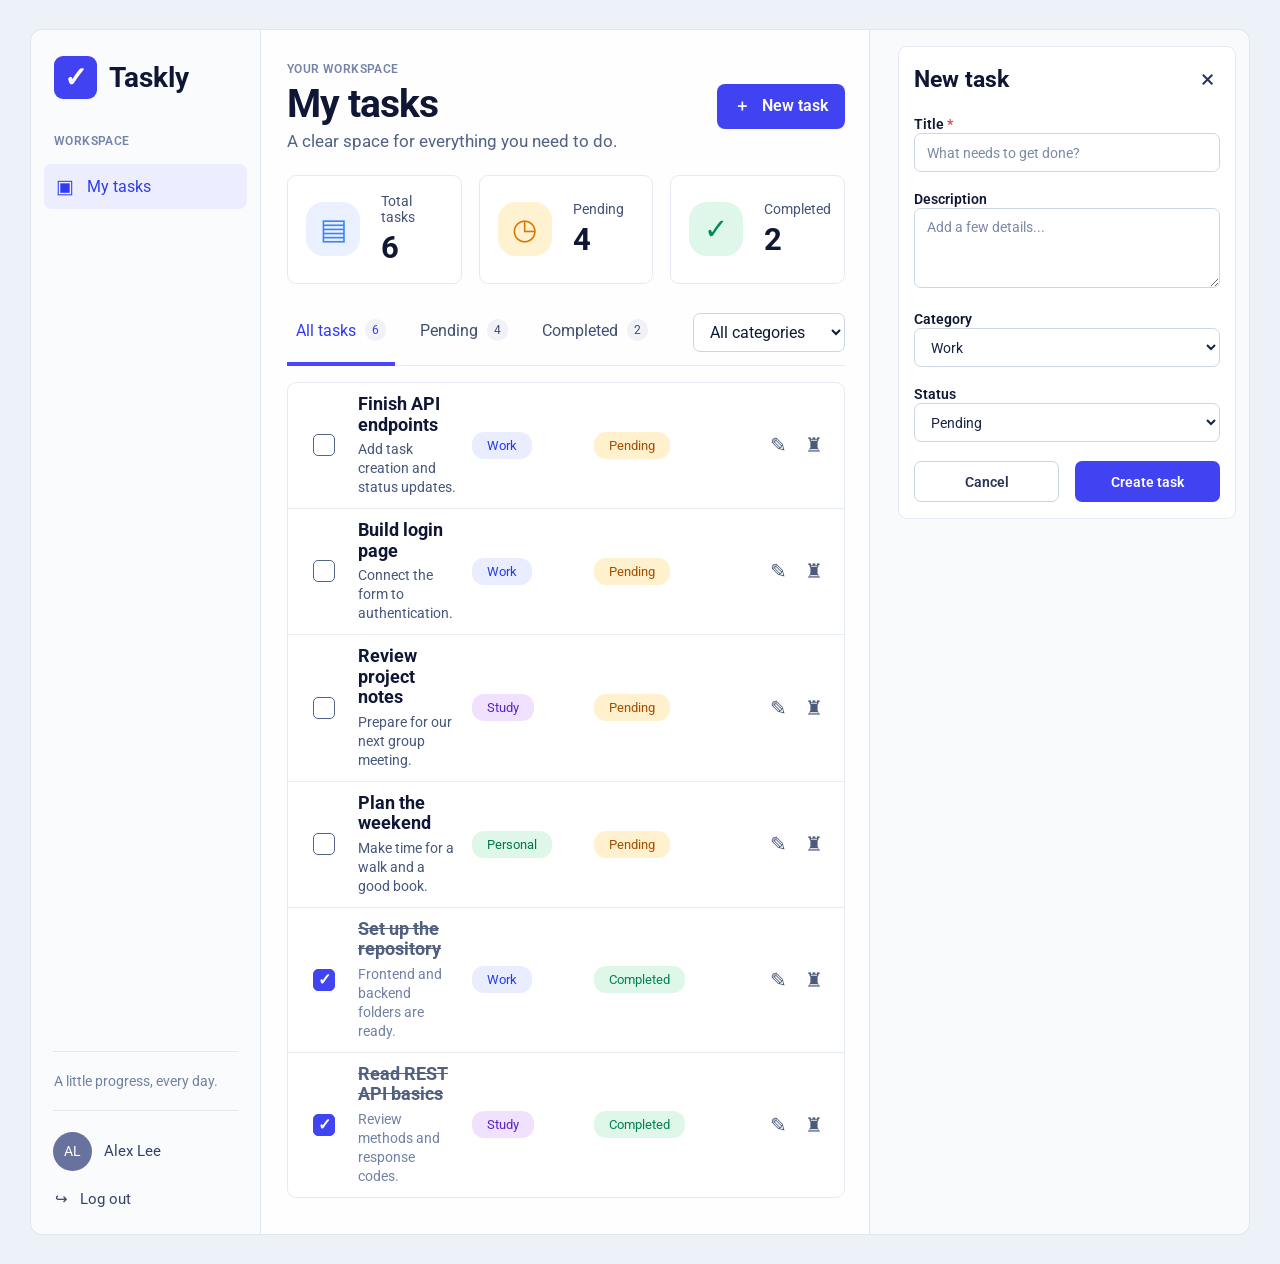
==== index.html @ 7cfc0f88 "few changes" ====
<!DOCTYPE html>
<html lang="en">

<head>
    <meta charset="UTF-8">
    <meta name="viewport" content="width=device-width, initial-scale=1.0">
    <title>Taskly - My Tasks</title>

    <link rel="preconnect" href="https://fonts.googleapis.com">
    <link rel="preconnect" href="https://fonts.gstatic.com" crossorigin>
    <link href="https://fonts.googleapis.com/css2?family=Roboto:wght@400;500;700&display=swap" rel="stylesheet">

    <link rel="stylesheet" href="general.css">
    <link rel="stylesheet" href="sidebar.css">
    <link rel="stylesheet" href="header.css">
    <link rel="stylesheet" href="main.css">
</head>

<body>
    <div class="page">

        <div class="sidebar">
            <div>
                <div class="logo">
                    <span class="logo-box">✓</span>
                    <span>Taskly</span>
                </div>

                <p class="small-heading">WORKSPACE</p>

                <button class="menu-item active" type="button">
                    <span class="menu-icon">▣</span>
                    My tasks
                </button>
            </div>

            <div class="sidebar-bottom">
                <p class="motto">A little progress, every day.</p>

                <div class="user">
                    <div class="avatar">AL</div>
                    <span>Alex Lee</span>
                </div>

                <button class="logout" type="button">↪ &nbsp; Log out</button>
            </div>
        </div>

        <div class="content">
            <div class="page-header">
                <div>
                    <p class="small-heading">YOUR WORKSPACE</p>
                    <h1>My tasks</h1>
                    <p class="subtitle">A clear space for everything you need to do.</p>
                </div>

                <button class="blue-button" type="button">＋ &nbsp; New task</button>
            </div>

            <div class="summary">
                <div class="summary-card">
                    <div class="summary-icon blue-icon">▤</div>
                    <div>
                        <p>Total tasks</p>
                        <strong>6</strong>
                    </div>
                </div>

                <div class="summary-card">
                    <div class="summary-icon yellow-icon">◷</div>
                    <div>
                        <p>Pending</p>
                        <strong>4</strong>
                    </div>
                </div>

                <div class="summary-card">
                    <div class="summary-icon green-icon">✓</div>
                    <div>
                        <p>Completed</p>
                        <strong>2</strong>
                    </div>
                </div>
            </div>

            <div class="tasks">
                <div class="task-tools">
                    <div class="tabs">
                        <button class="tab selected" type="button">All tasks <span>6</span></button>
                        <button class="tab" type="button">Pending <span>4</span></button>
                        <button class="tab" type="button">Completed <span>2</span></button>
                    </div>

                    <select class="category-filter" aria-label="Filter by category">
                        <option>All categories</option>
                        <option>Work</option>
                        <option>Study</option>
                        <option>Personal</option>
                    </select>
                </div>

                <div class="task-list">
                    <div class="task-row">
                        <span class="task-check"></span>
                        <div class="task-info">
                            <h2>Finish API endpoints</h2>
                            <p>Add task creation and status updates.</p>
                        </div>
                        <span class="tag work">Work</span>
                        <span class="tag pending">Pending</span>
                        <div class="task-buttons"><button type="button" aria-label="Edit task">✎</button><button
                                type="button" aria-label="Delete task">♜</button></div>
                    </div>

                    <div class="task-row">
                        <span class="task-check"></span>
                        <div class="task-info">
                            <h2>Build login page</h2>
                            <p>Connect the form to authentication.</p>
                        </div>
                        <span class="tag work">Work</span>
                        <span class="tag pending">Pending</span>
                        <div class="task-buttons"><button type="button" aria-label="Edit task">✎</button><button
                                type="button" aria-label="Delete task">♜</button></div>
                    </div>

                    <div class="task-row">
                        <span class="task-check"></span>
                        <div class="task-info">
                            <h2>Review project notes</h2>
                            <p>Prepare for our next group meeting.</p>
                        </div>
                        <span class="tag study">Study</span>
                        <span class="tag pending">Pending</span>
                        <div class="task-buttons"><button type="button" aria-label="Edit task">✎</button><button
                                type="button" aria-label="Delete task">♜</button></div>
                    </div>

                    <div class="task-row">
                        <span class="task-check"></span>
                        <div class="task-info">
                            <h2>Plan the weekend</h2>
                            <p>Make time for a walk and a good book.</p>
                        </div>
                        <span class="tag personal">Personal</span>
                        <span class="tag pending">Pending</span>
                        <div class="task-buttons"><button type="button" aria-label="Edit task">✎</button><button
                                type="button" aria-label="Delete task">♜</button></div>
                    </div>

                    <div class="task-row done">
                        <span class="task-check checked">✓</span>
                        <div class="task-info">
                            <h2>Set up the repository</h2>
                            <p>Frontend and backend folders are ready.</p>
                        </div>
                        <span class="tag work">Work</span>
                        <span class="tag complete">Completed</span>
                        <div class="task-buttons"><button type="button" aria-label="Edit task">✎</button><button
                                type="button" aria-label="Delete task">♜</button></div>
                    </div>

                    <div class="task-row done">
                        <span class="task-check checked">✓</span>
                        <div class="task-info">
                            <h2>Read REST API basics</h2>
                            <p>Review methods and response codes.</p>
                        </div>
                        <span class="tag study">Study</span>
                        <span class="tag complete">Completed</span>
                        <div class="task-buttons"><button type="button" aria-label="Edit task">✎</button><button
                                type="button" aria-label="Delete task">♜</button></div>
                    </div>
                </div>
            </div>
        </div>

        <div class="right-panel">
            <div class="new-task-card">
                <div class="form-title">
                    <h2>New task</h2>
                    <button type="button" aria-label="Close form">×</button>
                </div>

                <div>
                    <label for="task-title">Title <span>*</span></label>
                    <input id="task-title" type="text" placeholder="What needs to get done?">

                    <label for="task-description">Description</label>
                    <textarea id="task-description" placeholder="Add a few details..."></textarea>

                    <label for="task-category">Category</label>
                    <select id="task-category">
                        <option>Work</option>
                        <option>Study</option>
                        <option>Personal</option>
                    </select>

                    <label for="task-status">Status</label>
                    <select id="task-status">
                        <option>Pending</option>
                        <option>Completed</option>
                    </select>

                    <div class="form-buttons">
                        <button class="cancel-button" type="button">Cancel</button>
                        <button class="blue-button" type="button">Create task</button>
                    </div>
                </div>
            </div>
        </div>

    </div>
</body>

</html>
---- general.css ----
* {
    box-sizing: border-box;
}

body {
    margin: 0;
    font-family: "Roboto", Arial, sans-serif;
    color: #101735;
    background: #edf2f8;
}

button,
input,
textarea,
select {
    font: inherit;
}

button {
    cursor: pointer;
}

.page {
    width: calc(100% - 60px);
    max-width: 1476px;
    min-height: calc(100vh - 58px);
    margin: 29px auto;
    display: grid;
    grid-template-columns: 230px minmax(500px, 1fr) 380px;
}

.small-heading {
    margin: 0;
    color: #7583a6;
    font-size: 12px;
    font-weight: 600;
    letter-spacing: 0.4px;
}

.blue-button {
    padding: 12px 17px;
    border: 0;
    border-radius: 8px;
    color: white;
    background: #4142f2;
    font-weight: 600;
}

.blue-button:hover {
    background: #3335dc;
}
---- sidebar.css ----
.sidebar {
    padding: 26px 13px;
    display: flex;
    flex-direction: column;
    justify-content: space-between;
    background: #ffffffb8;
    border: 1px solid #e1e7f0;
    border-right: 0;
    border-radius: 12px 0 0 12px;
}

.logo {
    display: flex;
    align-items: center;
    gap: 12px;
    margin: 0 10px 35px;
    font-size: 28px;
    font-weight: 700;
}

.logo-box {
    width: 43px;
    height: 43px;
    display: inline-grid;
    place-items: center;
    border-radius: 9px;
    color: white;
    background: #4142f2;
    font-size: 28px;
    font-weight: 700;
}

.sidebar .small-heading {
    margin: 0 10px 16px;
}

.menu-item {
    width: 100%;
    padding: 11px 12px;
    display: flex;
    align-items: center;
    gap: 13px;
    border: 0;
    border-radius: 8px;
    color: #303e63;
    background: transparent;
    text-align: left;
}

.menu-item.active {
    color: #303bf1;
    background: #eceeff;
}

.menu-icon {
    font-size: 19px;
}

.sidebar-bottom {
    padding: 0 9px;
}

.motto {
    margin: 0 0 21px;
    padding: 21px 1px;
    border-top: 1px solid #e3e8f0;
    border-bottom: 1px solid #e3e8f0;
    color: #7180a5;
    font-size: 14px;
    white-space: nowrap;
}

.user {
    display: flex;
    align-items: center;
    gap: 12px;
    margin-bottom: 18px;
    color: #344268;
    font-size: 15px;
}

.avatar {
    width: 39px;
    height: 39px;
    display: grid;
    place-items: center;
    border-radius: 50%;
    color: white;
    background: #68739d;
    font-size: 14px;
}

.logout {
    padding: 0 2px;
    border: 0;
    color: #344268;
    background: transparent;
    font-size: 15px;
}
---- header.css ----
.content {
    min-width: 0;
    padding: 32px 24px 36px 26px;
    background: #ffffffed;
    border: 1px solid #e1e7f0;
}

.page-header {
    display: flex;
    align-items: center;
    justify-content: space-between;
    gap: 20px;
    margin-bottom: 24px;
}

.page-header h1 {
    margin: 7px 0 5px;
    font-size: 39px;
    line-height: 1.1;
    letter-spacing: -1px;
}

.subtitle {
    margin: 0;
    color: #526184;
    font-size: 17px;
}

.summary {
    display: grid;
    grid-template-columns: repeat(3, minmax(0, 1fr));
    gap: 17px;
}

.summary-card {
    min-height: 98px;
    padding: 17px 18px;
    display: flex;
    align-items: center;
    gap: 21px;
    border: 1px solid #e5eaf2;
    border-radius: 9px;
    background: white;
}

.summary-card p {
    margin: 0 0 4px;
    color: #435276;
    font-size: 14px;
}

.summary-card strong {
    font-size: 31px;
}

.summary-icon {
    width: 54px;
    height: 54px;
    display: grid;
    place-items: center;
    flex-shrink: 0;
    border-radius: 18px;
    font-size: 29px;
}

.blue-icon {
    color: #3386ff;
    background: #eaf0ff;
}

.yellow-icon {
    color: #d97800;
    background: #fff2d1;
}

.green-icon {
    color: #008a56;
    background: #dff7eb;
}
---- main.css ----
.tasks {
    margin-top: 28px;
}

.task-tools {
    min-height: 53px;
    display: flex;
    align-items: center;
    justify-content: space-between;
    gap: 16px;
    border-bottom: 1px solid #e7ebf3;
}

.tabs {
    height: 53px;
    display: flex;
    gap: 16px;
}

.tab {
    padding: 0 9px 13px;
    margin-bottom: -1px;
    display: flex;
    align-items: center;
    gap: 9px;
    border: 0;
    border-bottom: 4px solid transparent;
    color: #405073;
    background: transparent;
    white-space: nowrap;
}

.tab span,
.phone-tabs span {
    padding: 4px 7px;
    border-radius: 20px;
    background: #f0f2f8;
    font-size: 12px;
}

.tab.selected {
    color: #303bf1;
    border-bottom-color: #4a43ff;
}

.category-filter {
    width: 152px;
    height: 39px;
    padding: 0 12px;
    margin-bottom: 11px;
    border: 1px solid #ccd5e5;
    border-radius: 7px;
    color: #101936;
    background: white;
}

.task-list {
    margin-top: 16px;
    overflow: hidden;
    border: 1px solid #e6ebf3;
    border-radius: 9px;
    background: white;
}

.task-row {
    min-height: 77px;
    padding: 11px 21px 11px 25px;
    display: grid;
    grid-template-columns: 29px minmax(0, 1fr) 106px 139px 74px;
    align-items: center;
    gap: 16px;
    border-bottom: 1px solid #e7ebf2;
}

.task-row:last-child {
    border-bottom: 0;
}

.task-check {
    width: 22px;
    height: 22px;
    display: grid;
    place-items: center;
    border: 1.5px solid #51648b;
    border-radius: 5px;
}

.task-check.checked {
    color: white;
    border-color: #4144f3;
    background: #4144f3;
    font-weight: 700;
}

.task-info h2 {
    margin: 0 0 5px;
    font-size: 18px;
    line-height: 1.15;
}

.task-info p {
    margin: 0;
    color: #46577c;
    font-size: 14px;
    line-height: 1.35;
}

.done .task-info h2 {
    color: #526080;
    text-decoration: line-through;
}

.done .task-info p {
    color: #7180a4;
}

.tag {
    padding: 7px 15px;
    display: inline-flex;
    justify-content: center;
    justify-self: start;
    border-radius: 12px;
    font-size: 13px;
    line-height: 1;
    white-space: nowrap;
}

.work {
    color: #243cf0;
    background: #e9edff;
}

.study {
    color: #5b22c6;
    background: #f0e2ff;
}

.personal {
    color: #00774a;
    background: #def7e9;
}

.pending {
    color: #a64d00;
    background: #fff1cd;
}

.complete {
    color: #00834d;
    background: #dff7e9;
}

.task-buttons {
    display: flex;
    justify-content: flex-end;
    gap: 18px;
}

.task-buttons button {
    padding: 0;
    border: 0;
    color: #4a5b7d;
    background: transparent;
    font-size: 20px;
}

.right-panel {
    min-width: 0;
    padding: 16px 13px 0 28px;
    overflow: hidden;
    border: 1px solid #e1e7f0;
    border-left: 0;
    border-radius: 0 12px 12px 0;
    background: #ffffffa8;
}

.new-task-card {
    padding: 17px 15px 16px;
    border: 1px solid #e5eaf2;
    border-radius: 9px;
    background: white;
}

.form-title {
    display: flex;
    align-items: center;
    justify-content: space-between;
    margin-bottom: 19px;
}

.form-title h2 {
    margin: 0;
    font-size: 23px;
}

.form-title button {
    border: 0;
    color: #273657;
    background: transparent;
    font-size: 25px;
}

.new-task-card form {
    display: flex;
    flex-direction: column;
}

.new-task-card label {
    margin-bottom: 7px;
    font-size: 14px;
    font-weight: 600;
}

.new-task-card label span {
    color: #e33b49;
}

.new-task-card input,
.new-task-card textarea,
.new-task-card select {
    width: 100%;
    margin-bottom: 17px;
    padding: 10px 12px;
    border: 1px solid #cdd6e5;
    border-radius: 7px;
    color: #172344;
    background: white;
    font-size: 14px;
}

.new-task-card input,
.new-task-card select {
    height: 39px;
    padding-top: 0;
    padding-bottom: 0;
}

.new-task-card textarea {
    height: 80px;
    resize: vertical;
}

.new-task-card input::placeholder,
.new-task-card textarea::placeholder {
    color: #7b89a9;
}

.form-buttons {
    display: grid;
    grid-template-columns: 1fr 1fr;
    gap: 16px;
    margin-top: 2px;
}

.form-buttons button {
    height: 41px;
    border-radius: 7px;
    font-size: 14px;
    font-weight: 600;
}

.cancel-button {
    border: 1px solid #cbd4e4;
    color: #263453;
    background: white;
}

/* Small phone preview shown beside the form */
.phone {
    width: 100%;
    max-width: 310px;
    height: 560px;
    margin: 11px auto 0;
    padding: 13px 10px 0;
    overflow: hidden;
    border: 5px solid #222832;
    border-bottom: 0;
    border-radius: 42px 42px 0 0;
    background: #101216;
    box-shadow: 0 10px 25px #34415d2b;
}

.phone-screen {
    height: 100%;
    padding: 14px 13px;
    overflow: hidden;
    border-radius: 31px 31px 0 0;
    background: white;
}

.phone-top {
    display: flex;
    justify-content: space-between;
    padding: 0 12px;
    font-size: 11px;
    font-weight: 700;
}

.phone-logo {
    display: flex;
    align-items: center;
    gap: 7px;
    margin: 15px 0;
}

.phone-logo .logo-box {
    width: 27px;
    height: 27px;
    font-size: 19px;
}

.phone-menu {
    margin-left: auto;
}

.phone-screen h2 {
    margin: 3px 0 8px;
    font-size: 21px;
}

.phone-screen .small-heading {
    font-size: 9px;
}

.phone-button {
    width: 100%;
    padding: 8px;
    font-size: 12px;
}

.phone-tabs {
    display: flex;
    align-items: center;
    justify-content: space-between;
    gap: 5px;
    margin-top: 14px;
    padding-bottom: 8px;
    border-bottom: 1px solid #e5eaf2;
    font-size: 9px;
    white-space: nowrap;
}

.phone-filter {
    display: flex;
    justify-content: space-between;
    margin: 10px 0 8px;
    padding: 7px 8px;
    border: 1px solid #d4dbe7;
    border-radius: 5px;
    font-size: 10px;
}

.phone-task {
    display: flex;
    align-items: flex-start;
    gap: 7px;
    margin-bottom: 7px;
    padding: 10px 7px;
    border: 1px solid #e8edf4;
    border-radius: 5px;
    font-size: 10px;
}

.phone-task .task-check {
    flex-shrink: 0;
    width: 15px;
    height: 15px;
}

.phone-task p {
    margin: 4px 0 6px;
    color: #46577c;
    font-size: 9px;
    line-height: 1.35;
}

.phone-task .tag {
    padding: 5px 9px;
    border-radius: 8px;
    font-size: 8px;
}

@media (max-width: 1250px) {
    .page {
        width: calc(100% - 32px);
        grid-template-columns: 195px minmax(460px, 1fr);
    }

    .right-panel {
        grid-column: 2;
        display: grid;
        grid-template-columns: minmax(280px, 1fr) minmax(220px, 0.8fr);
        gap: 20px;
        padding: 18px;
        border: 1px solid #e1e7f0;
        border-top: 0;
        border-radius: 0 0 12px 12px;
    }

    .phone {
        margin-top: 0;
    }

    .task-row {
        grid-template-columns: 25px minmax(0, 1fr) 75px 105px 55px;
        gap: 10px;
        padding-right: 14px;
        padding-left: 16px;
    }

    .tag {
        padding: 7px 10px;
    }
}

@media (max-width: 850px) {
    .page {
        width: calc(100% - 24px);
        margin: 12px auto;
        display: flex;
        flex-direction: column;
    }

    .sidebar {
        min-height: auto;
        padding: 14px 16px;
        flex-direction: row;
        align-items: center;
        border: 1px solid #e1e7f0;
        border-radius: 12px 12px 0 0;
    }

    .sidebar .small-heading,
    .sidebar-bottom {
        display: none;
    }

    .logo {
        margin: 0;
        font-size: 23px;
    }

    .logo-box {
        width: 36px;
        height: 36px;
    }

    .sidebar > div:first-child {
        display: flex;
        align-items: center;
        width: 100%;
    }

    .menu-item {
        width: auto;
        margin-left: auto;
    }

    .content {
        padding: 24px 18px;
        border-radius: 0;
    }

    .right-panel {
        display: block;
        padding: 16px;
    }

    .phone {
        display: none;
    }
}

@media (max-width: 600px) {
    .page-header {
        align-items: flex-start;
    }

    .page-header h1 {
        font-size: 32px;
    }

    .subtitle {
        max-width: 270px;
        font-size: 14px;
        line-height: 1.45;
    }

    .page-header .blue-button {
        padding: 10px;
        font-size: 12px;
    }

    .summary {
        gap: 8px;
    }

    .summary-card {
        min-height: 91px;
        padding: 10px 8px;
        flex-direction: column;
        align-items: flex-start;
        gap: 8px;
    }

    .summary-icon {
        width: 34px;
        height: 34px;
        border-radius: 12px;
        font-size: 20px;
    }

    .summary-card p {
        font-size: 11px;
    }

    .summary-card strong {
        font-size: 23px;
    }

    .task-tools {
        align-items: flex-start;
        flex-direction: column;
        padding-top: 8px;
    }

    .tabs {
        width: 100%;
        height: 43px;
        justify-content: space-between;
        gap: 4px;
    }

    .tab {
        gap: 4px;
        padding: 0 4px 10px;
        font-size: 12px;
        border-bottom-width: 3px;
    }

    .category-filter {
        align-self: flex-end;
        margin-bottom: 10px;
    }

    .task-row {
        grid-template-columns: 24px minmax(0, 1fr) auto;
        gap: 9px;
        padding: 13px 10px;
    }

    .task-info {
        grid-column: 2 / 4;
        grid-row: 1;
    }

    .task-check {
        grid-column: 1;
        grid-row: 1;
    }

    .task-row > .tag:nth-of-type(1) {
        grid-column: 2;
        grid-row: 2;
    }

    .task-row > .tag:nth-of-type(2) {
        grid-column: 3;
        grid-row: 2;
    }

    .task-buttons {
        grid-column: 2 / 4;
        justify-content: flex-start;
        grid-row: 3;
        padding-top: 4px;
    }

    .task-info h2 {
        font-size: 15px;
    }

    .task-info p {
        font-size: 12px;
    }
}
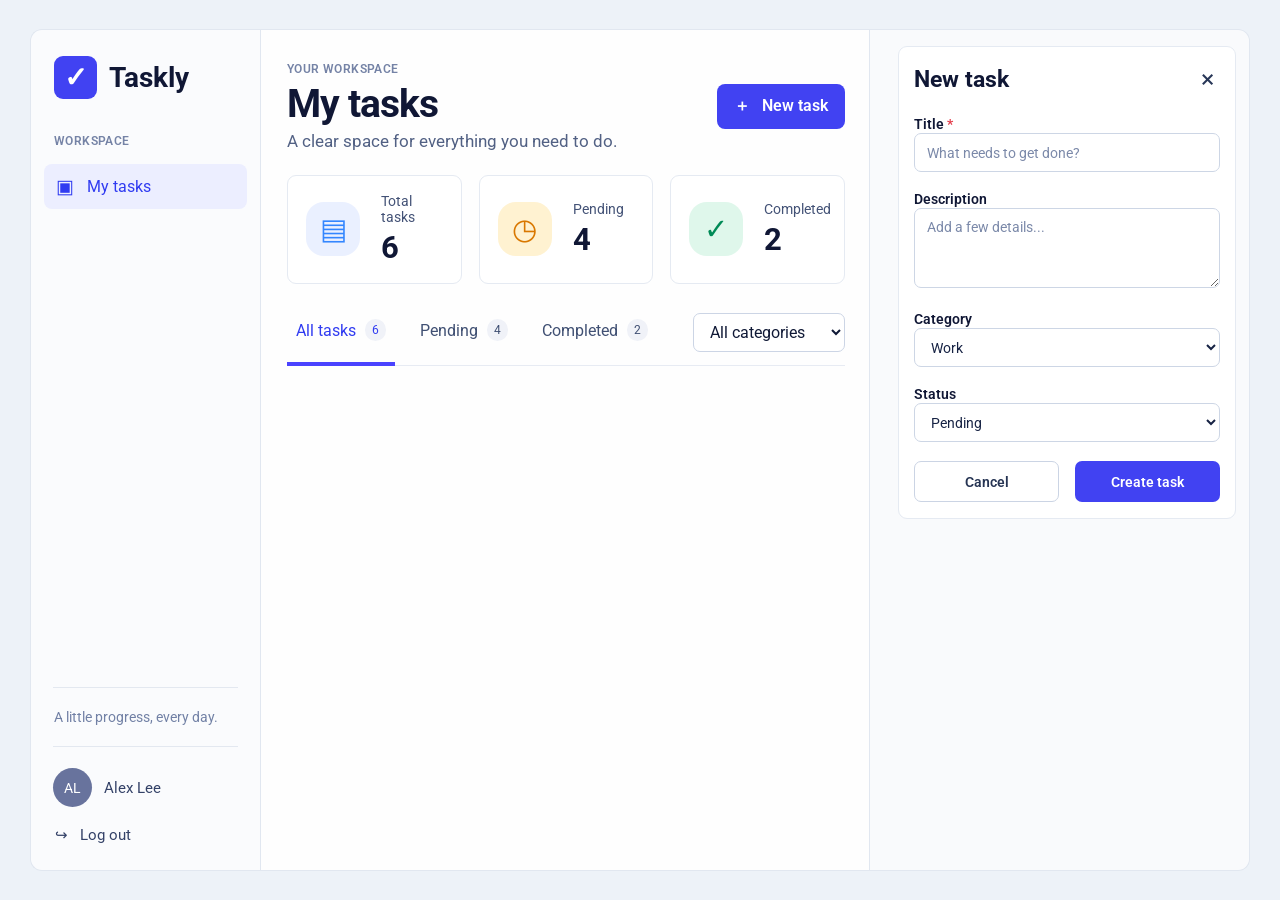
==== commit ecf1486d: "removing the tasks" ====
--- a/index.html
+++ b/index.html
@@ -4,7 +4,7 @@
 <head>
     <meta charset="UTF-8">
     <meta name="viewport" content="width=device-width, initial-scale=1.0">
-    <title>Taskly - My Tasks</title>
+    <title>Taskly</title>
 
     <link rel="preconnect" href="https://fonts.googleapis.com">
     <link rel="preconnect" href="https://fonts.gstatic.com" crossorigin>
@@ -98,80 +98,6 @@
                         <option>Personal</option>
                     </select>
                 </div>
-
-                <div class="task-list">
-                    <div class="task-row">
-                        <span class="task-check"></span>
-                        <div class="task-info">
-                            <h2>Finish API endpoints</h2>
-                            <p>Add task creation and status updates.</p>
-                        </div>
-                        <span class="tag work">Work</span>
-                        <span class="tag pending">Pending</span>
-                        <div class="task-buttons"><button type="button" aria-label="Edit task">✎</button><button
-                                type="button" aria-label="Delete task">♜</button></div>
-                    </div>
-
-                    <div class="task-row">
-                        <span class="task-check"></span>
-                        <div class="task-info">
-                            <h2>Build login page</h2>
-                            <p>Connect the form to authentication.</p>
-                        </div>
-                        <span class="tag work">Work</span>
-                        <span class="tag pending">Pending</span>
-                        <div class="task-buttons"><button type="button" aria-label="Edit task">✎</button><button
-                                type="button" aria-label="Delete task">♜</button></div>
-                    </div>
-
-                    <div class="task-row">
-                        <span class="task-check"></span>
-                        <div class="task-info">
-                            <h2>Review project notes</h2>
-                            <p>Prepare for our next group meeting.</p>
-                        </div>
-                        <span class="tag study">Study</span>
-                        <span class="tag pending">Pending</span>
-                        <div class="task-buttons"><button type="button" aria-label="Edit task">✎</button><button
-                                type="button" aria-label="Delete task">♜</button></div>
-                    </div>
-
-                    <div class="task-row">
-                        <span class="task-check"></span>
-                        <div class="task-info">
-                            <h2>Plan the weekend</h2>
-                            <p>Make time for a walk and a good book.</p>
-                        </div>
-                        <span class="tag personal">Personal</span>
-                        <span class="tag pending">Pending</span>
-                        <div class="task-buttons"><button type="button" aria-label="Edit task">✎</button><button
-                                type="button" aria-label="Delete task">♜</button></div>
-                    </div>
-
-                    <div class="task-row done">
-                        <span class="task-check checked">✓</span>
-                        <div class="task-info">
-                            <h2>Set up the repository</h2>
-                            <p>Frontend and backend folders are ready.</p>
-                        </div>
-                        <span class="tag work">Work</span>
-                        <span class="tag complete">Completed</span>
-                        <div class="task-buttons"><button type="button" aria-label="Edit task">✎</button><button
-                                type="button" aria-label="Delete task">♜</button></div>
-                    </div>
-
-                    <div class="task-row done">
-                        <span class="task-check checked">✓</span>
-                        <div class="task-info">
-                            <h2>Read REST API basics</h2>
-                            <p>Review methods and response codes.</p>
-                        </div>
-                        <span class="tag study">Study</span>
-                        <span class="tag complete">Completed</span>
-                        <div class="task-buttons"><button type="button" aria-label="Edit task">✎</button><button
-                                type="button" aria-label="Delete task">♜</button></div>
-                    </div>
-                </div>
             </div>
         </div>
 
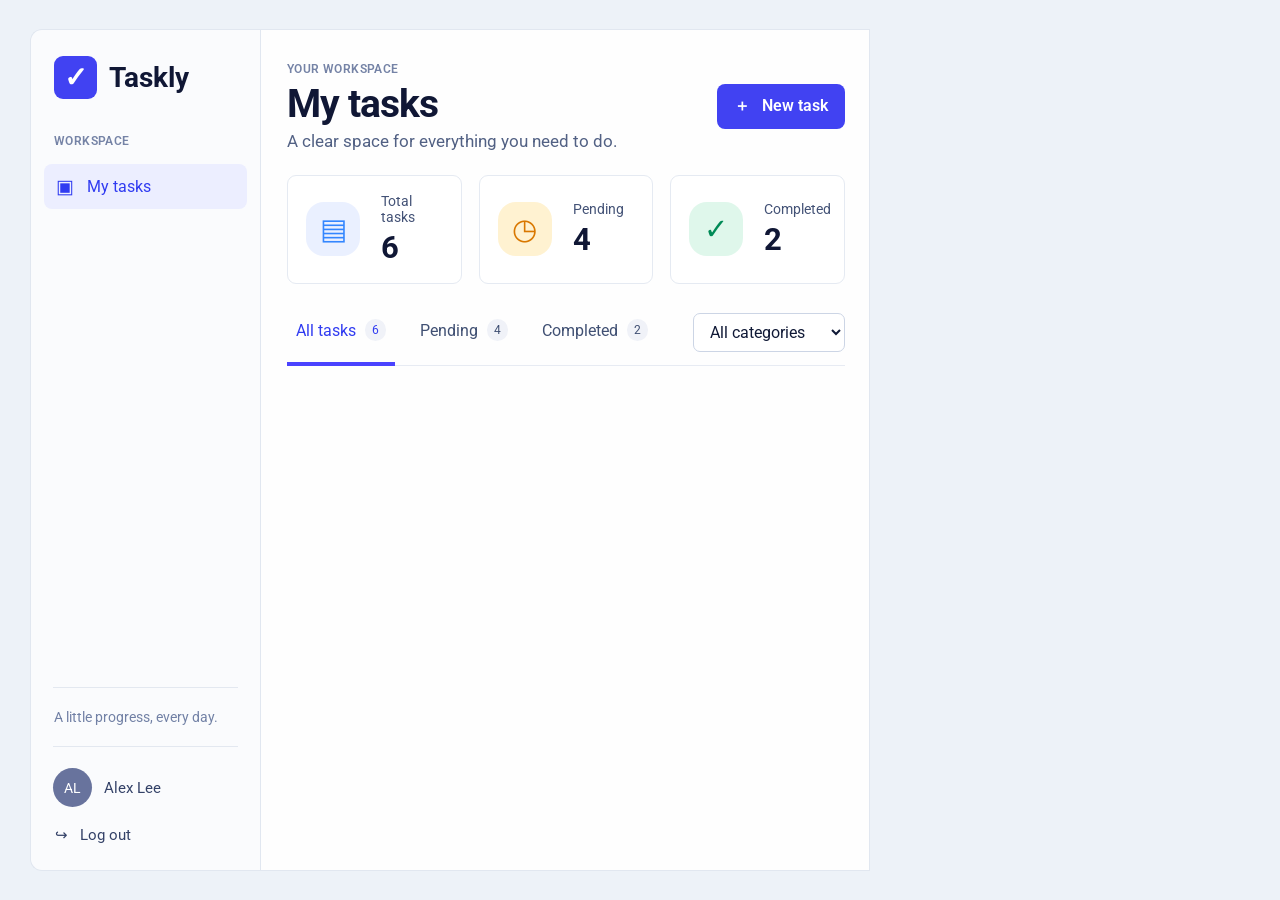
==== commit 9718ed55: "separating the create task to a new website" ====
--- a/index.html
+++ b/index.html
@@ -53,8 +53,10 @@
                     <h1>My tasks</h1>
                     <p class="subtitle">A clear space for everything you need to do.</p>
                 </div>
+                <a href="taskpage.html">
+                    <button class="blue-button" type="button">＋ &nbsp; New task</button>
+                </a>
 
-                <button class="blue-button" type="button">＋ &nbsp; New task</button>
             </div>
 
             <div class="summary">
@@ -101,40 +103,6 @@
             </div>
         </div>
 
-        <div class="right-panel">
-            <div class="new-task-card">
-                <div class="form-title">
-                    <h2>New task</h2>
-                    <button type="button" aria-label="Close form">×</button>
-                </div>
-
-                <div>
-                    <label for="task-title">Title <span>*</span></label>
-                    <input id="task-title" type="text" placeholder="What needs to get done?">
-
-                    <label for="task-description">Description</label>
-                    <textarea id="task-description" placeholder="Add a few details..."></textarea>
-
-                    <label for="task-category">Category</label>
-                    <select id="task-category">
-                        <option>Work</option>
-                        <option>Study</option>
-                        <option>Personal</option>
-                    </select>
-
-                    <label for="task-status">Status</label>
-                    <select id="task-status">
-                        <option>Pending</option>
-                        <option>Completed</option>
-                    </select>
-
-                    <div class="form-buttons">
-                        <button class="cancel-button" type="button">Cancel</button>
-                        <button class="blue-button" type="button">Create task</button>
-                    </div>
-                </div>
-            </div>
-        </div>
 
     </div>
 </body>
--- a/main.css
+++ b/main.css
@@ -164,106 +164,6 @@
     font-size: 20px;
 }
 
-.right-panel {
-    min-width: 0;
-    padding: 16px 13px 0 28px;
-    overflow: hidden;
-    border: 1px solid #e1e7f0;
-    border-left: 0;
-    border-radius: 0 12px 12px 0;
-    background: #ffffffa8;
-}
-
-.new-task-card {
-    padding: 17px 15px 16px;
-    border: 1px solid #e5eaf2;
-    border-radius: 9px;
-    background: white;
-}
-
-.form-title {
-    display: flex;
-    align-items: center;
-    justify-content: space-between;
-    margin-bottom: 19px;
-}
-
-.form-title h2 {
-    margin: 0;
-    font-size: 23px;
-}
-
-.form-title button {
-    border: 0;
-    color: #273657;
-    background: transparent;
-    font-size: 25px;
-}
-
-.new-task-card form {
-    display: flex;
-    flex-direction: column;
-}
-
-.new-task-card label {
-    margin-bottom: 7px;
-    font-size: 14px;
-    font-weight: 600;
-}
-
-.new-task-card label span {
-    color: #e33b49;
-}
-
-.new-task-card input,
-.new-task-card textarea,
-.new-task-card select {
-    width: 100%;
-    margin-bottom: 17px;
-    padding: 10px 12px;
-    border: 1px solid #cdd6e5;
-    border-radius: 7px;
-    color: #172344;
-    background: white;
-    font-size: 14px;
-}
-
-.new-task-card input,
-.new-task-card select {
-    height: 39px;
-    padding-top: 0;
-    padding-bottom: 0;
-}
-
-.new-task-card textarea {
-    height: 80px;
-    resize: vertical;
-}
-
-.new-task-card input::placeholder,
-.new-task-card textarea::placeholder {
-    color: #7b89a9;
-}
-
-.form-buttons {
-    display: grid;
-    grid-template-columns: 1fr 1fr;
-    gap: 16px;
-    margin-top: 2px;
-}
-
-.form-buttons button {
-    height: 41px;
-    border-radius: 7px;
-    font-size: 14px;
-    font-weight: 600;
-}
-
-.cancel-button {
-    border: 1px solid #cbd4e4;
-    color: #263453;
-    background: white;
-}
 
 /* Small phone preview shown beside the form */
 .phone {
